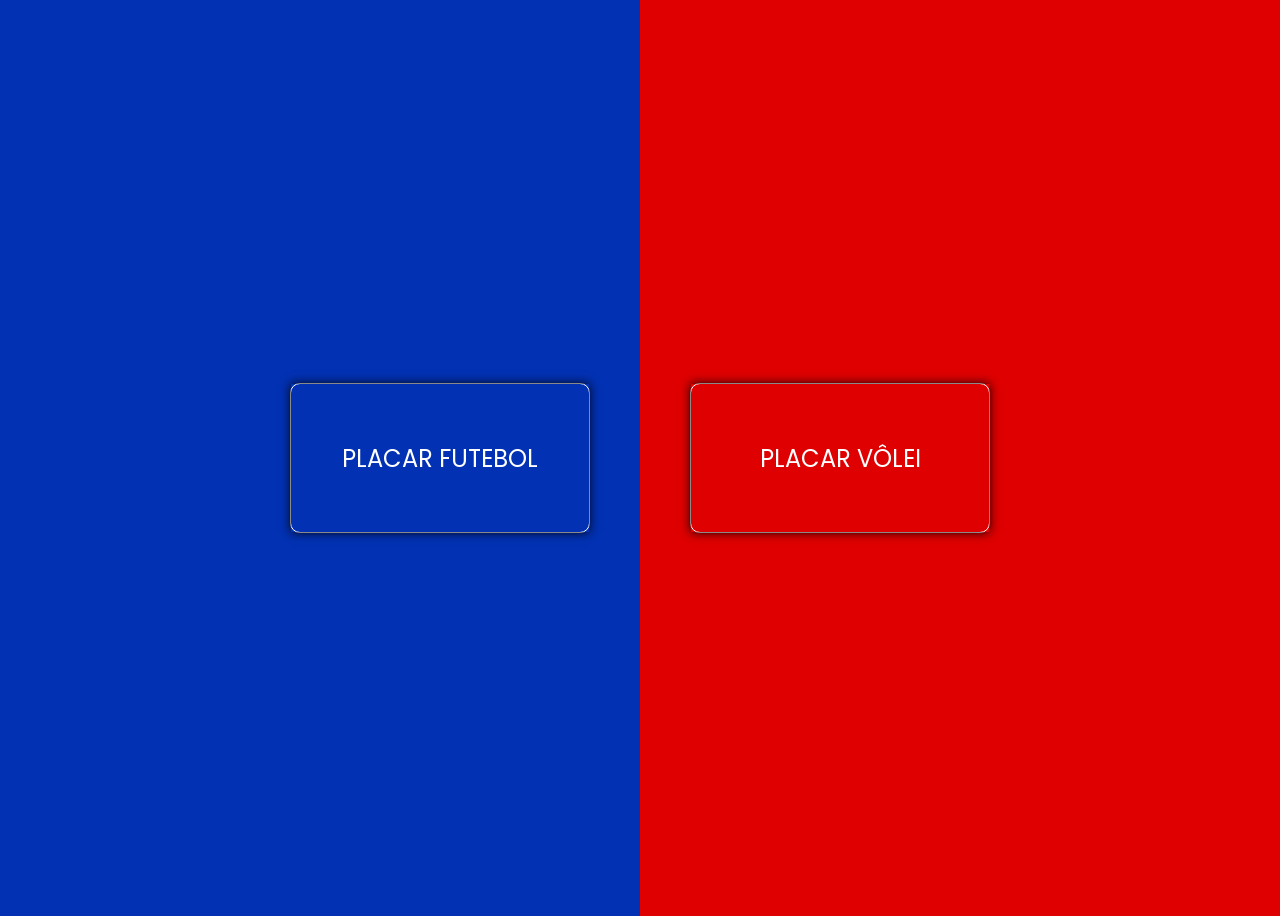
==== index.html @ ed952cf0 "Add files via upload" ====
<!DOCTYPE html>
<html lang="pt-br">
<head>
    <meta charset="UTF-8">
    <meta http-equiv="X-UA-Compatible" content="IE=edge">
    <meta name="viewport" content="width=device-width, initial-scale=1.0">
    <title>Placar de Volei</title>

    <link rel="stylesheet" href="css/style.css">
    <link rel="stylesheet" href="css/index.css">

</head>

<body>

    <section class="selecionarModalidade">

        <div class="divSelecao Futebol">

            <p><a href="html/placar-futebol.html">PLACAR FUTEBOL</a></p>

        </div>

        <div class="divSelecao Volei">

            <p><a href="html/placar-volei.html">PLACAR VÔLEI</a></p>

        </div>

    </section>
    
</body>
</html>
---- css/style.css ----
@import url('https://fonts.googleapis.com/css2?family=Montserrat:ital,wght@0,100..900;1,100..900&family=Poppins:ital,wght@0,100;0,200;0,300;0,400;0,500;0,600;0,700;0,800;0,900;1,100;1,200;1,300;1,400;1,500;1,600;1,700;1,800;1,900&display=swap');

* {

    outline: none;

    box-sizing: border-box;

    font-family: 'Poppins';

    transition: 0.2s;

}

body {

    display: flex;
    align-items: center;
    justify-content: space-between;

    flex-direction: column;

    background: linear-gradient(to right, #0231b3 50%, #df0101 50%);
    
    height: 100vh;

    padding: 3rem 0;

}

body section {

    display: flex;
    align-items: center;
    justify-content: space-between;

    width: 700px;

}

body section div.times {

    width: 300px;

    box-shadow: 0px 0px 20px black;

}

body section div.times input {

    text-align: center;

    font-size: 10rem;
    
    width: 300px;
    height: 200px;

    border: 1px solid;

    border-top-right-radius: 10px;
    border-top-left-radius: 10px;

    cursor: not-allowed;

}

body section div.times.timeAzul input {

    background: #0430aa;
    color: white;

}

body section div.times.timeVermelho input {

    background: #aa0404;
    color: white;

}

body section div.times div.ButtonsAddRemove {

    display: flex;
    align-items: center;
    justify-content: space-between;

}

body section div.times.timeAzul div.ButtonsAddRemove button {

    background: #042680;
    color: white;

    transition: 0.2s;

}

body section div.times div.ButtonsAddRemove button:hover {

    background: #021341;

}

body section div.times.timeVermelho div.ButtonsAddRemove button {

    background: #b40404;
    color: white;

    transition: 0.2s;

}

body section div.times.timeVermelho div.ButtonsAddRemove button:hover {

    background: #6b0202;

}

body section div.times div.ButtonsAddRemove button {

    border: 1px solid white;
    
    cursor: pointer;

}

body section div.times button {

    text-align: center;

    font-size: 2rem;
    
    width: 250px;
    height: 100px;

}

body button.resetar {

    position: absolute;

    display: none;

}

input[type=number]::-webkit-inner-spin-button { 
    -webkit-appearance: none;
    
}
input[type=number] { 
   -moz-appearance: textfield;
   appearance: textfield;

}


body a.buttonVoltarIndex {

    background: white;
    color: black;

    font-size: 1.3rem;
    
    text-decoration: none;

    border-radius: 10px;
    border: 1px solid;

    padding: 1rem 3rem;

}
---- css/index.css ----
body {

    justify-content: center;

}

section.selecionarModalidade .divSelecao p {
        
    border-radius: 10px;
    
    width: 300px;
    height: 150px;

}

section.selecionarModalidade .divSelecao.Futebol p {

    background-color: 1px solid #df0101;
    border: 1px solid white;

}

section.selecionarModalidade .divSelecao.Volei p {

    background-color: 1px solid #0231b3;
    border: 1px solid white;

}

section.selecionarModalidade .divSelecao p a {

    display: flex;
    align-items: center;
    justify-content: center;

    color: white;

    box-shadow: 0px 0px 10px black;
    
    font-size: 1.5rem;

    width: 100%;
    height: 100%;
    
    text-decoration: none;

}

section.selecionarModalidade .divSelecao p:hover {

    box-shadow: 0px 0px 15px black;
    
    transform: scale(1.1);

}
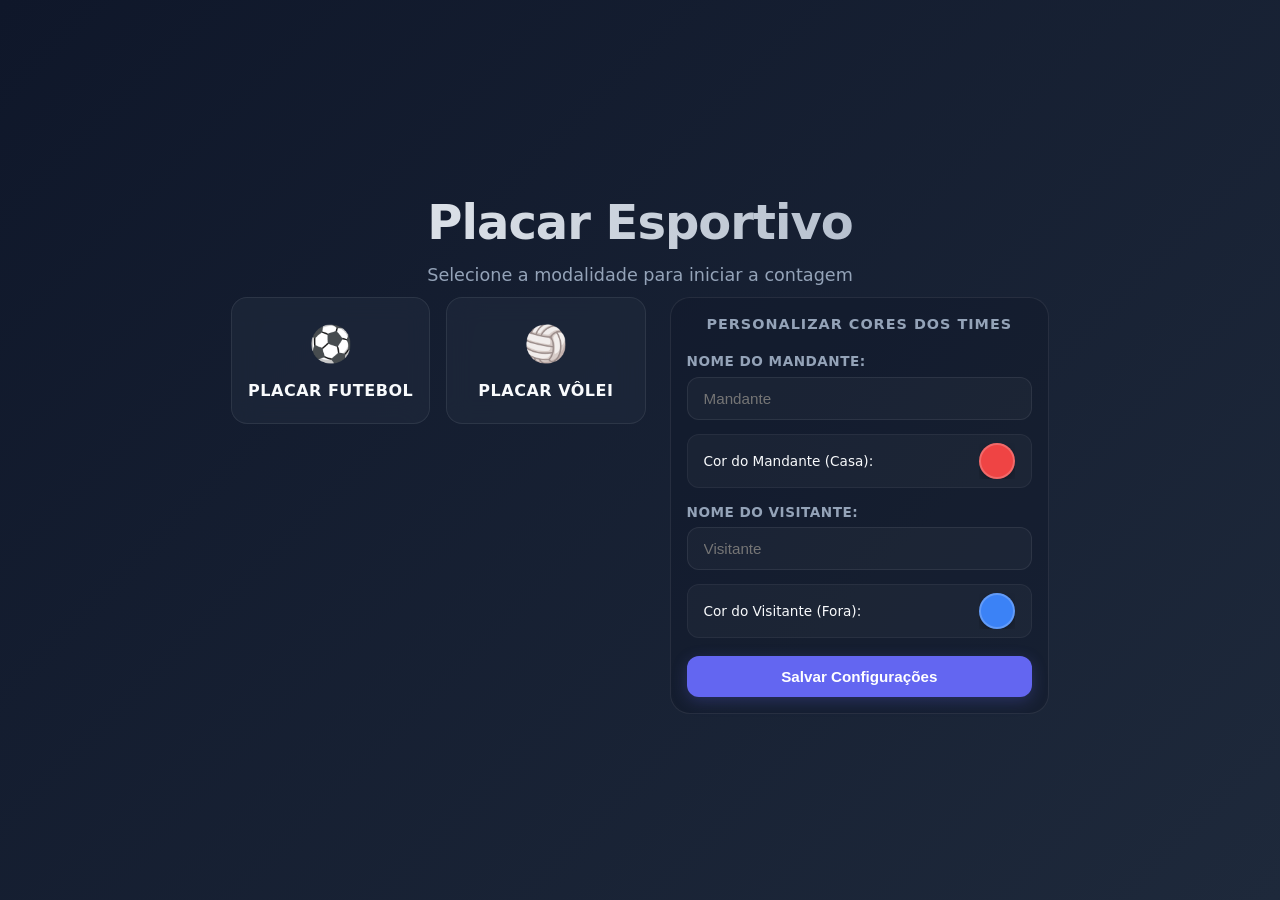
==== commit 435219f8: "Add files via upload" ====
--- a/index.html
+++ b/index.html
@@ -2,32 +2,66 @@
 <html lang="pt-br">
 <head>
     <meta charset="UTF-8">
-    <meta http-equiv="X-UA-Compatible" content="IE=edge">
     <meta name="viewport" content="width=device-width, initial-scale=1.0">
-    <title>Placar de Volei</title>
+    <title>Placar Esportivo Multimodalidades</title>
+    
+    <link rel="stylesheet" href="css/global.css">
+    <link rel="stylesheet" href="css/index.css">
+</head>
+<body onload="carregarCores()">
 
-    <link rel="stylesheet" href="css/style.css">
-    <link rel="stylesheet" href="css/index.css">
+    <header class="main-header">
+        <h1>Placar Esportivo</h1>
+        <p>Selecione a modalidade para iniciar a contagem</p>
+    </header>
 
-</head>
+    <main>
+        <nav class="modalidades-nav" aria-label="Seleção de Modalidades">
+            <ul class="modalidades-lista">
+                <li class="modalidade-item futebol">
+                    <a href="html/placar-futebol.html" class="modalidade-link">
+                        <span class="icon">⚽</span>
+                        <span class="label">Placar Futebol</span>
+                    </a>
+                </li>
+                <li class="modalidade-item volei">
+                    <a href="html/placar-volei.html" class="modalidade-link">
+                        <span class="icon">🏐</span>
+                        <span class="label">Placar Vôlei</span>
+                    </a>
+                </li>
+            </ul>
+        </nav>
 
-<body>
+        <section class="configuracoes-cores" aria-labelledby="titulo-config">
+            <h2 id="titulo-config">Personalizar Cores dos Times</h2>
+            
+            <form id="formCores" onsubmit="event.preventDefault(); salvarConfiguracoes();">
+    <div class="controle-texto">
+        <label for="nomeMandante">Nome do Mandante:</label>
+        <input type="text" id="nomeMandante" placeholder="Mandante" autocomplete="off">
+    </div>
+    
+    <div class="controle-cor">
+        <label for="colorMandante">Cor do Mandante (Casa):</label>
+        <input type="color" id="colorMandante" value="#ef4444">
+    </div>
 
-    <section class="selecionarModalidade">
+    <div class="controle-texto">
+        <label for="nomeVisitante">Nome do Visitante:</label>
+        <input type="text" id="nomeVisitante" placeholder="Visitante" autocomplete="off">
+    </div>
 
-        <div class="divSelecao Futebol">
+    <div class="controle-cor">
+        <label for="colorVisitante">Cor do Visitante (Fora):</label>
+        <input type="color" id="colorVisitante" value="#3b82f6">
+    </div>
 
-            <p><a href="html/placar-futebol.html">PLACAR FUTEBOL</a></p>
+    <button type="submit" class="btn-aplicar">Salvar Configurações</button>
+</form>
+        </section>
+    </main>
 
-        </div>
-
-        <div class="divSelecao Volei">
-
-            <p><a href="html/placar-volei.html">PLACAR VÔLEI</a></p>
-
-        </div>
-
-    </section>
-    
+    <script src="js/config-cores.js"></script>
 </body>
 </html>
--- a/css/global.css
+++ b/css/global.css
@@ -0,0 +1,247 @@
+/* ==========================================================================
+   1. VARIÁVEIS GLOBAIS (CUSTOM PROPERTIES)
+   ========================================================================== */
+:root {
+    /* Cores do Sistema */
+    --bg-main: #0f172a;          /* Azul escuro profundo (Slate 900) */
+    --bg-gradient: linear-gradient(135deg, #0f172a 0%, #1e293b 100%);
+    --card-bg: rgba(30, 41, 59, 0.7); /* Fundo do card semi-transparente */
+    --card-border: rgba(255, 255, 255, 0.08);
+    --text-primary: #f8fafc;     /* Branco suave */
+    --text-secondary: #94a3b8;   /* Cinza azulado */
+    
+    /* Cores dos Times (Dinâmicas - Serão alteradas pelo JS) */
+    --color-mandante: #3b82f6;   /* Azul moderno padrão */
+    --color-visitante: #ef4444;  /* Vermelho moderno padrão */
+    
+    /* Cores de Ação */
+    --color-success: #10b981;    /* Verde para botões positivos */
+    --color-danger: #f43f5e;     /* Vermelho/Rosa para botões negativos */
+    --color-accent: #6366f1;     /* Índigo para botões neutros e links */
+    
+    /* Transições */
+    --transition-fast: 0.2s ease;
+    --transition-normal: 0.3s ease;
+}
+
+/* ==========================================================================
+   2. RESET MODERNIZADO
+   ========================================================================== */
+*, *::before, *::after {
+    margin: 0;
+    padding: 0;
+    box-sizing: border-box;
+}
+
+body {
+    background: var(--bg-main);
+    background-image: var(--bg-gradient);
+    color: var(--text-primary);
+    font-family: system-ui, -apple-system, BlinkMacSystemFont, 'Segoe UI', Roboto, Oxygen, Ubuntu, Cantarell, sans-serif;
+    
+    /* Mudança chave: min-height em vez de height fixo */
+    min-height: 100vh; 
+    
+    display: flex;
+    flex-direction: column;
+    align-items: center;
+    justify-content: center;
+    padding: 2rem 1rem; /* Aumentamos o padding superior/inferior para o conteúdo não colar nas bordas ao rolar */
+    line-height: 1.5;
+    
+    /* REMOVIDO o overflow: hidden daqui para permitir rolagem por padrão nos placares */
+}
+
+/* ==========================================================================
+   3. LAYOUT DO PLACAR (COMPARTILHADO)
+   ========================================================================== */
+.container-placar {
+    width: 100%;
+    max-width: 900px;
+    display: flex;
+    flex-direction: column;
+    align-items: center;
+    gap: 2rem;
+}
+
+.painel-confronto {
+    width: 100%;
+    display: flex;
+    align-items: center;
+    justify-content: center;
+    gap: 2rem;
+}
+
+/* Cards dos Times */
+.time-card {
+    flex: 1;
+    background: var(--card-bg);
+    border: 1px solid var(--card-border);
+    backdrop-filter: blur(12px);
+    -webkit-backdrop-filter: blur(12px);
+    border-radius: 24px;
+    padding: 2.5rem 2rem;
+    display: flex;
+    flex-direction: column;
+    align-items: center;
+    gap: 1.5rem;
+    box-shadow: 0 20px 40px rgba(0, 0, 0, 0.25);
+    transition: transform var(--transition-normal), box-shadow var(--transition-normal);
+}
+
+.time-card:hover {
+    box-shadow: 0 25px 50px rgba(0, 0, 0, 0.35);
+}
+
+/* Bordas coloridas dinâmicas indicando os lados */
+.time-mandante { border-top: 6px solid var(--color-mandante); }
+.time-visitante { border-top: 6px solid var(--color-visitante); }
+
+/* Nomes dos Times */
+.time-header h2 {
+    font-size: 1.5rem;
+    font-weight: 600;
+    letter-spacing: 0.5px;
+    color: var(--text-secondary);
+    text-transform: uppercase;
+}
+
+/* Divisor Central (X ou VS) */
+.divisor-central {
+    font-size: 2rem;
+    font-weight: 800;
+    color: var(--text-secondary);
+    background: rgba(255, 255, 255, 0.03);
+    padding: 1rem;
+    border-radius: 50%;
+    border: 1px solid var(--card-border);
+    min-width: 70px;
+    height: 70px;
+    display: flex;
+    align-items: center;
+    justify-content: center;
+}
+
+/* ==========================================================================
+   4. ELEMENTOS DO PLACAR (DISPLAYS E BOTÕES PONTO)
+   ========================================================================== */
+.display-pontos {
+    font-size: 6.5rem;
+    font-weight: 800;
+    font-variant-numeric: tabular-nums; /* Evita que o layout trema quando os números mudam */
+    line-height: 1;
+    display: block;
+}
+
+.time-mandante .display-pontos { color: var(--color-mandante); }
+.time-visitante .display-pontos { color: var(--color-visitante); }
+
+/* Controles de Pontuação (+1 / -1) */
+.controles-pontos {
+    display: flex;
+    gap: 1rem;
+    width: 100%;
+}
+
+.btn-ponto {
+    flex: 1;
+    padding: 1rem;
+    border: none;
+    border-radius: 14px;
+    font-size: 1.25rem;
+    font-weight: 700;
+    cursor: pointer;
+    transition: transform var(--transition-fast), filter var(--transition-fast);
+}
+
+/* Cores específicas baseadas na ação */
+.btn-adicionar {
+    color: #ffffff;
+}
+.time-mandante .btn-adicionar { background: var(--color-mandante); }
+.time-visitante .btn-adicionar { background: var(--color-visitante); }
+
+.btn-remover {
+    background: rgba(255, 255, 255, 0.08);
+    color: var(--text-secondary);
+}
+
+.btn-ponto:hover {
+    filter: brightness(1.15);
+    transform: scale(1.02);
+}
+
+.btn-ponto:active {
+    transform: scale(0.98);
+}
+
+/* ==========================================================================
+   5. BOTÕES DE CONTROLE GLOBAL (REINICIAR E VOLTAR)
+   ========================================================================== */
+.controles-globais {
+    display: flex;
+    align-items: center;
+    gap: 1.5rem;
+    margin-top: 1rem;
+}
+
+.btn-reiniciar, .btn-voltar {
+    padding: 0.75rem 1.5rem;
+    font-size: 1rem;
+    font-weight: 600;
+    border-radius: 50px;
+    cursor: pointer;
+    text-decoration: none;
+    transition: all var(--transition-fast);
+}
+
+.btn-reiniciar {
+    background: transparent;
+    border: 1px solid var(--color-danger);
+    color: var(--color-danger);
+}
+
+.btn-reiniciar:hover {
+    background: var(--color-danger);
+    color: #ffffff;
+    box-shadow: 0 0 15px rgba(244, 63, 94, 0.4);
+}
+
+.btn-voltar {
+    background: rgba(255, 255, 255, 0.05);
+    border: 1px solid var(--card-border);
+    color: var(--text-secondary);
+}
+
+.btn-voltar:hover {
+    background: var(--text-primary);
+    color: var(--bg-main);
+}
+
+/* ==========================================================================
+   6. RESPONSIVIDADE (MOBILE)
+   ========================================================================== */
+@media (max-width: 768px) {
+    body {
+        padding: 1rem;
+    }
+    
+    .painel-confronto {
+        flex-direction: column;
+        gap: 1.5rem;
+    }
+    
+    .divisor-central {
+        transform: rotate(90deg); /* Faz o "VS" ou "X" virar para acompanhar a descida */
+        margin: -0.5rem 0;
+    }
+    
+    .time-card {
+        width: 100%;
+        padding: 2rem 1.5rem;
+    }
+    
+    .display-pontos {
+        font-size: 5rem;
+    }
+}
--- a/css/index.css
+++ b/css/index.css
@@ -1,55 +1,267 @@
-body {
-
-    justify-content: center;
-
-}
-
-section.selecionarModalidade .divSelecao p {
-        
-    border-radius: 10px;
-    
-    width: 300px;
-    height: 150px;
-
-}
-
-section.selecionarModalidade .divSelecao.Futebol p {
-
-    background-color: 1px solid #df0101;
-    border: 1px solid white;
-
-}
-
-section.selecionarModalidade .divSelecao.Volei p {
-
-    background-color: 1px solid #0231b3;
-    border: 1px solid white;
-
-}
-
-section.selecionarModalidade .divSelecao p a {
-
-    display: flex;
+/* ==========================================================================
+   1. ESTRUTURA E CABEÇALHO DA TELA INICIAL
+   ========================================================================== */
+
+/* Força apenas a página index a não ter rolagem */
+html, body {
+    overflow: hidden;
+    height: 100vh;
+}
+
+main {
+    display: flex;
+    flex-direction: column; /* Padrão mobile: empilhado verticalmente */
     align-items: center;
     justify-content: center;
-
-    color: white;
-
-    box-shadow: 0px 0px 10px black;
+    width: 100%;
+    max-width: 850px; /* Largura máxima para telas grandes */
+    gap: 1.5rem;
+    padding: 0 1rem;
+}
+
+.main-header {
+    text-align: center;
+    margin-bottom: 0.5rem;
+    animation: fadeInDown 0.6s ease-out;
+    width: 100%;
+}
+
+.main-header h1 {
+    font-size: clamp(2rem, 6vw, 3rem); /* Fonte fluida que diminui em telas menores */
+    font-weight: 800;
+    letter-spacing: -1px;
+    background: linear-gradient(to right, #ffffff, var(--text-secondary));
+    -webkit-background-clip: text;
+    -webkit-text-fill-color: transparent;
+    margin-bottom: 0.25rem;
+}
+
+.main-header p {
+    color: var(--text-secondary);
+    font-size: clamp(0.9rem, 3vw, 1.1rem);
+}
+
+/* ==========================================================================
+   2. GRID DE MODALIDADES (CARDS DE SELEÇÃO)
+   ========================================================================== */
+.modalidades-nav {
+    width: 100%;
+    margin-bottom: 0.5rem;
+}
+
+.modalidades-lista {
+    list-style: none;
+    display: flex;
+    flex-direction: column; /* Inicia empilhado no mobile */
+    gap: 1rem;
+    width: 100%;
+}
+
+.modalidade-item {
+    width: 100%;
+    background: var(--card-bg);
+    border: 1px solid var(--card-border);
+    backdrop-filter: blur(12px);
+    -webkit-backdrop-filter: blur(12px);
+    border-radius: 16px;
+    overflow: hidden;
+    transition: all var(--transition-normal);
+}
+
+.modalidade-link {
+    display: flex;
+    flex-direction: column;
+    align-items: center;
+    justify-content: center;
+    padding: 1.25rem 1rem;
+    color: var(--text-primary);
+    text-decoration: none;
+    gap: 0.5rem;
+    height: 100%;
+}
+
+.modalidade-link .icon {
+    font-size: 2.2rem;
+}
+
+.modalidade-link .label {
+    font-size: 1rem;
+    font-weight: 700;
+    letter-spacing: 0.5px;
+    text-transform: uppercase;
+    text-align: center;
+}
+
+/* Efeitos de Hover */
+.modalidade-item.futebol:hover {
+    border-color: var(--color-success);
+    box-shadow: 0 10px 20px rgba(16, 185, 129, 0.15);
+}
+
+.modalidade-item.volei:hover {
+    border-color: var(--color-mandante);
+    box-shadow: 0 10px 20px rgba(59, 130, 246, 0.15);
+}
+
+/* ==========================================================================
+   3. PAINEL DE CONFIGURAÇÃO DE CORES
+   ========================================================================== */
+.configuracoes-cores {
+    width: 100%;
+    max-width: 450px;
+    background: rgba(15, 23, 42, 0.4);
+    border: 1px solid var(--card-border);
+    border-radius: 20px;
+    padding: 1rem;
+}
+
+.configuracoes-cores h2 {
+    font-size: 0.9rem;
+    font-weight: 600;
+    text-transform: uppercase;
+    letter-spacing: 1px;
+    color: var(--text-secondary);
+    margin-bottom: 1rem;
+    text-align: center;
+}
+
+#formCores {
+    display: flex;
+    flex-direction: column;
+    gap: 0.75rem;
+}
+
+.controle-cor {
+    display: flex;
+    align-items: center;
+    justify-content: space-between;
+    background: rgba(255, 255, 255, 0.03);
+    padding: 0.5rem 1rem;
+    border-radius: 12px;
+    border: 1px solid rgba(255, 255, 255, 0.05);
+    gap: 10px;
+}
+
+.controle-cor label {
+    font-size: 0.85rem;
+    font-weight: 500;
+    color: var(--text-primary);
+    white-space: nowrap; /* Impede que o texto quebre linha incorretamente */
+}
+
+/* Container do input de texto */
+.controle-texto {
+    display: flex;
+    flex-direction: column;
+    gap: 0.35rem;
+    text-align: left;
+}
+
+.controle-texto label {
+    font-size: 0.85rem;
+    font-weight: 600;
+    color: var(--text-secondary);
+    text-transform: uppercase;
+    letter-spacing: 0.5px;
+}
+
+/* Estilização moderna do campo de texto input */
+.controle-texto input[type="text"] {
+    background: rgba(255, 255, 255, 0.03);
+    border: 1px solid rgba(255, 255, 255, 0.08);
+    border-radius: 12px;
+    padding: 0.75rem 1rem;
+    color: var(--text-primary);
+    font-size: 0.95rem;
+    font-weight: 500;
+    transition: all var(--transition-fast);
+}
+
+.controle-texto input[type="text"]:focus {
+    outline: none;
+    border-color: var(--color-accent);
+    background: rgba(255, 255, 255, 0.06);
+    box-shadow: 0 0 0 3px rgba(99, 102, 241, 0.15);
+}
+
+/* Ajuste sutil no espaçamento do formulário devido aos novos campos */
+#formCores {
+    gap: 0.85rem;
+}
+
+input[type="color"] {
+    -webkit-appearance: none;
+    -moz-appearance: none;
+    appearance: none;
+    background: transparent;
+    border: none;
+    width: 36px;
+    height: 36px;
+    cursor: pointer;
+    flex-shrink: 0; /* Garante que a bolinha de cor não esmague */
+}
+
+input[type="color"]::-webkit-color-swatch-wrapper {
+    padding: 0;
+}
+
+input[type="color"]::-webkit-color-swatch {
+    border: 2px solid rgba(255, 255, 255, 0.2);
+    border-radius: 50%;
+    box-shadow: 0 4px 8px rgba(0, 0, 0, 0.3);
+}
+
+/* Botão de Envio do Formulário */
+.btn-aplicar {
+    background: var(--color-accent);
+    color: #ffffff;
+    border: none;
+    border-radius: 12px;
+    padding: 0.75rem;
+    font-size: 0.95rem;
+    font-weight: 700;
+    cursor: pointer;
+    margin-top: 0.25rem;
+    transition: all var(--transition-fast);
+    box-shadow: 0 4px 15px rgba(99, 102, 241, 0.25);
+}
+
+.btn-aplicar:hover {
+    filter: brightness(1.15);
+    box-shadow: 0 6px 20px rgba(99, 102, 241, 0.4);
+}
+
+/* ==========================================================================
+   4. MEDIA QUERIES (RESPONSIVIDADE PARA TELAS MAIORES)
+   ========================================================================== */
+@media (min-width: 600px) {
+    /* Em telas médias e grandes, os elementos ficam lado a lado */
+    main {
+        flex-direction: row;
+        align-items: stretch; /* Deixa os blocos com a mesma altura */
+    }
+
+    .modalidades-lista {
+        flex-direction: row; /* Cards lado a lado */
+    }
     
-    font-size: 1.5rem;
-
-    width: 100%;
-    height: 100%;
-    
-    text-decoration: none;
-
-}
-
-section.selecionarModalidade .divSelecao p:hover {
-
-    box-shadow: 0px 0px 15px black;
-    
-    transform: scale(1.1);
-
-}
+    .modalidades-nav {
+        margin-bottom: 0;
+        flex: 1.2;
+    }
+
+    .configuracoes-cores {
+        flex: 1;
+    }
+}
+
+@keyframes fadeInDown {
+    from {
+        opacity: 0;
+        transform: translateY(-10px);
+    }
+    to {
+        opacity: 1;
+        transform: translateY(0);
+    }
+}
